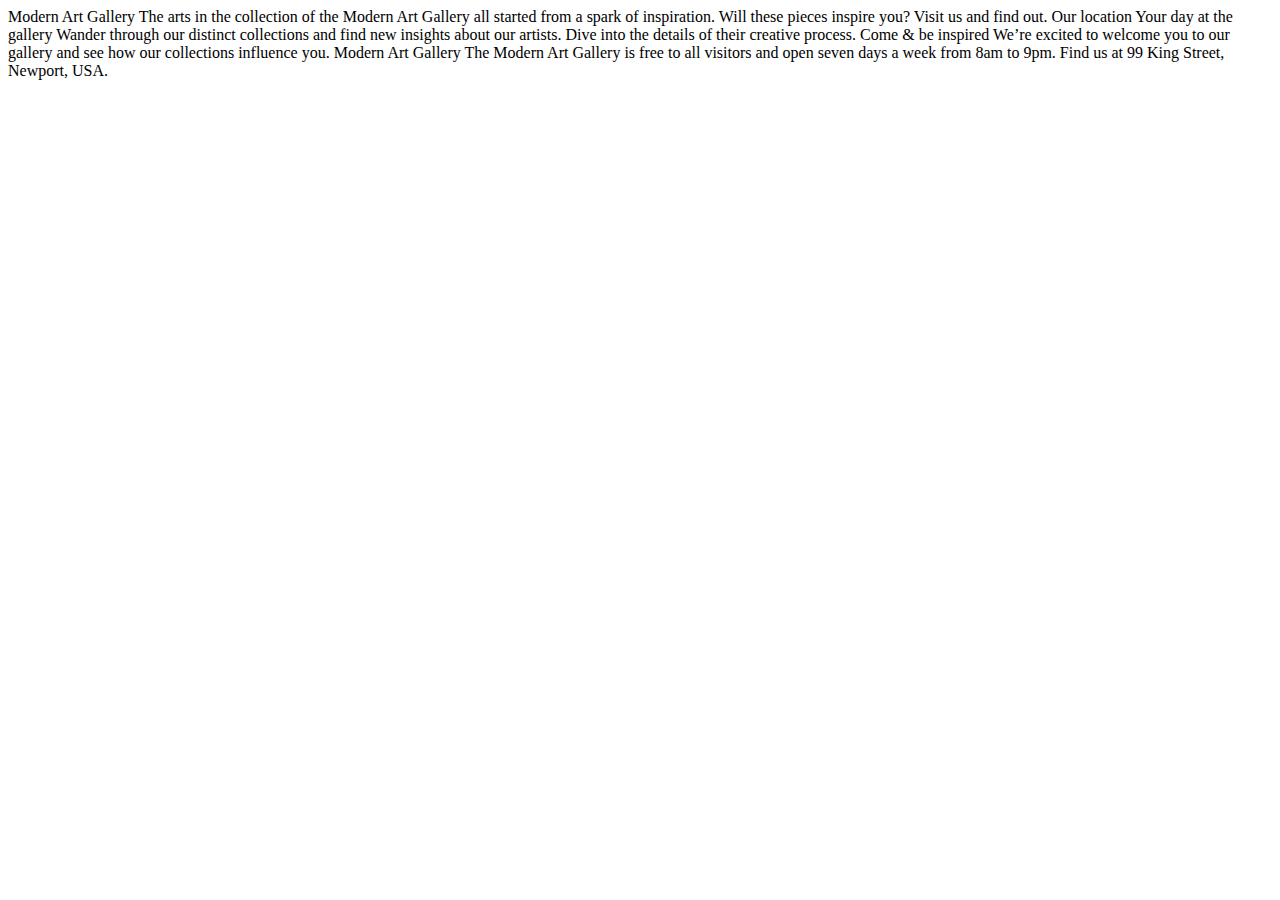
==== index.html @ ac65aa40 "utility-classes ready set-up" ====
<!DOCTYPE html>
<html lang="en">
<head>
  <meta charset="UTF-8">
  <meta name="viewport" content="width=device-width, initial-scale=1.0">

  <link rel="icon" type="image/png" sizes="32x32" href="./assets/favicon-32x32.png">
  
  <title>Frontend Mentor | Art gallery website</title>

  <style>


    /* DESIGN SYSTEM */

    /* FONT-SIZES                 DESKTOP       TABLET          MOBILE

    FS-Body                       22px/300      18px/300        18px/300
    
    FS-Footer                     18px          16px            16px

    FS-Button                     20px/800      20px/800        20px/800

    primary-heading               96px/900      70px/900        60px/900
    
    secondary-heading             70px/900      55px/900        50px/900
    
    third-heading                 60px/900      50px/900        50px/900

    fourth-heading                36px/900      32px/900        32px/900   */



  :root{

    --font-style-heading: 
    
    /* FONT-SIZES GENERAL*/
    --fs-200: 1rem;
    --fs-300: 1.125rem; /*18px*/
    --fs-400: 1.25rem;  /*20px*/
    --fs-500: 1.375rem; /*22px*/
    --fs-600: 2rem;   	/*32px*/
    --fs-650: 2.25rem;  /*36px*/
    --fs-700: 3.125rem; /*50px*/
    --fs-750: 3.4375rem;/*55px*/
    --fs-800: 3.75rem;  /*60px*/
    --fs-900: 4.375rem; /*70px*/
    --fs-1000:6.0rem;   /*96px*/ 

    /* FONT-SIZES FOR MOBILE */
    --fs-body:            var(--fs-300);
    --fs-footer:          var(--fs-200);
    --fs-button:          var(--fs-400);
    --fs-primary-heading:    var(--fs-800);
    --fs-secondary-heading:  var(--fs-700);
    --fs-third-heading:      var(--fs-700);
    --fs-fourth-heading:     var(--fs-600);   

    /* LINE-SPACING GENERAL*/
    --ls-200:   1.625rem;  /*26px*/
    --ls-300:   1.75rem;   /*28px*/
    --ls-400:   2.00rem;   /*32px*/
    --ls-500:   2.25rem;   /*36px*/
    --ls-600:   2.8125rem; /*45px*/  
    --ls-650:   3.125rem;  /*50px*/ 
    --ls-700:   3.4375rem; /*55px*/
    --ls-750:   3.75rem;   /*60px*/
    --ls-800:   4.0625rem; /*65px*/
    --ls-900:   4.375rem;  /*70px*/
    --ls-1000:  5.5rem;    /*88px*/

    /* LINE-SPACING FOR MOBILE */
    --ls-body:            var(--ls-300);
    --ls-footer:          var(--ls-200);
    --ls-primary-heading:     var(--ls-800);
    --ls-secondary-heading:   var(--ls-600);
    --ls-third-heading:       var(--ls-600);
    --ls-fourth-heading:      var(--ls-400);

    /* FONT-WEIGHTS */
    --fw-light:       300;
    --fw-strong:      800;
    --fw-xtr-strong:  900;

    --bg-clr-gold:      #d5966c;  
    --bg-clr-black:     #151515;
    --bg-clr-grey:      #444444;
    --bg-clr-white:     #ffffff;
  }

  @media screen and (min-width:768px){
    :root{
      --fs-primary-heading:    var(--fs-900);
      --fs-secondary-heading:  var(--fs-750);

      --ls-primary-heading:     var(--ls-800);
      --ls-secondary-heading:   var(--ls-650);
    }
  }

  @media screen and (min-width:1440px){
    :root{

      /* FONT-SIZING FOR DESKTOP*/
      --fs-body:            var(--fs-500);
      --fs-footer:          var(--fs-300);
      --fs-button:          var(--fs-400);
      --fs-primary-heading:    var(--fs-1000);
      --fs-secondary-heading:  var(--fs-900);
      --fs-third-heading:      var(--fs-800);
      --fs-fourth-heading:     var(--fs-650);


      /* LINE-SPACING FOR DESKTOP */
      --ls-body:            var(--ls-400);
      --ls-footer:          var(--ls-300);
      --ls-primary-heading:     var(--ls-1000);
      --ls-secondary-heading:   var(--ls-900);
      --ls-third-heading:       var(--ls-750);
      --ls-fourth-heading:      var(--ls-500);
    }
  }

  /* DEFINITION OF UTILITY-CLASSES */

    /* UTILITY-CLASS FONT-SIZES */
  .fs-body{font-size: var(--fs-body);}
  .fs-footer{font-size: var(--fs-footer);}
  .fs-button{font-size: var(--fs-button);}
  .fs-primary-heading{font-size: var(--fs-primary-heading);}
  .fs-secondary-heading{font-size: var(--fs-secondary-heading);}
  .fs-third-heading{font-size: var(--fs-third-heading);}
  .fs-fourth-heading{font-size: var(--fs-fourth-heading);}

    /* UTILITY-CLASSES FONT-WEIGHT */
  .fw-light{font-weight: var(--fw-light);}
  .fw-strong{font-weight: var(--fw-strong);}
  .fw-xtr-strong{font-weight: var(--fw-xtr-strong);}
  
    /* UTILITY-CLASSES LINE-SPACING */
  .ls-body{line-height: var(--ls-body);}
  .ls-footer{line-height: var(--ls-footer);}
  .ls-button{line-height: var(--ls-button);}
  .ls-primary-heading{line-height: var(--ls-primary-heading);}
  .ls-secondary-heading{line-height: var(--ls-secondary-heading);}
  .ls-third-heading{line-height: var(--ls-third-heading);}
  .ls-fourth-heading{line-height: var(--ls-fourth-heading);}



  </style>



</head>

<body>

  Modern Art Gallery

  The arts in the collection of the Modern Art Gallery all started 
  from a spark of inspiration. Will these pieces inspire you? Visit 
  us and find out.

  Our location

  Your day at the gallery

  Wander through our distinct collections and find new insights about 
  our artists. Dive into the details of their creative process.

  Come &amp; be inspired

  We’re excited to welcome you to our gallery and see how our collections 
  influence you.

  Modern Art Gallery

  The Modern Art Gallery is free to all visitors and open seven days a week 
  from 8am to 9pm. Find us at 99 King Street, Newport, USA.
</body>
</html>
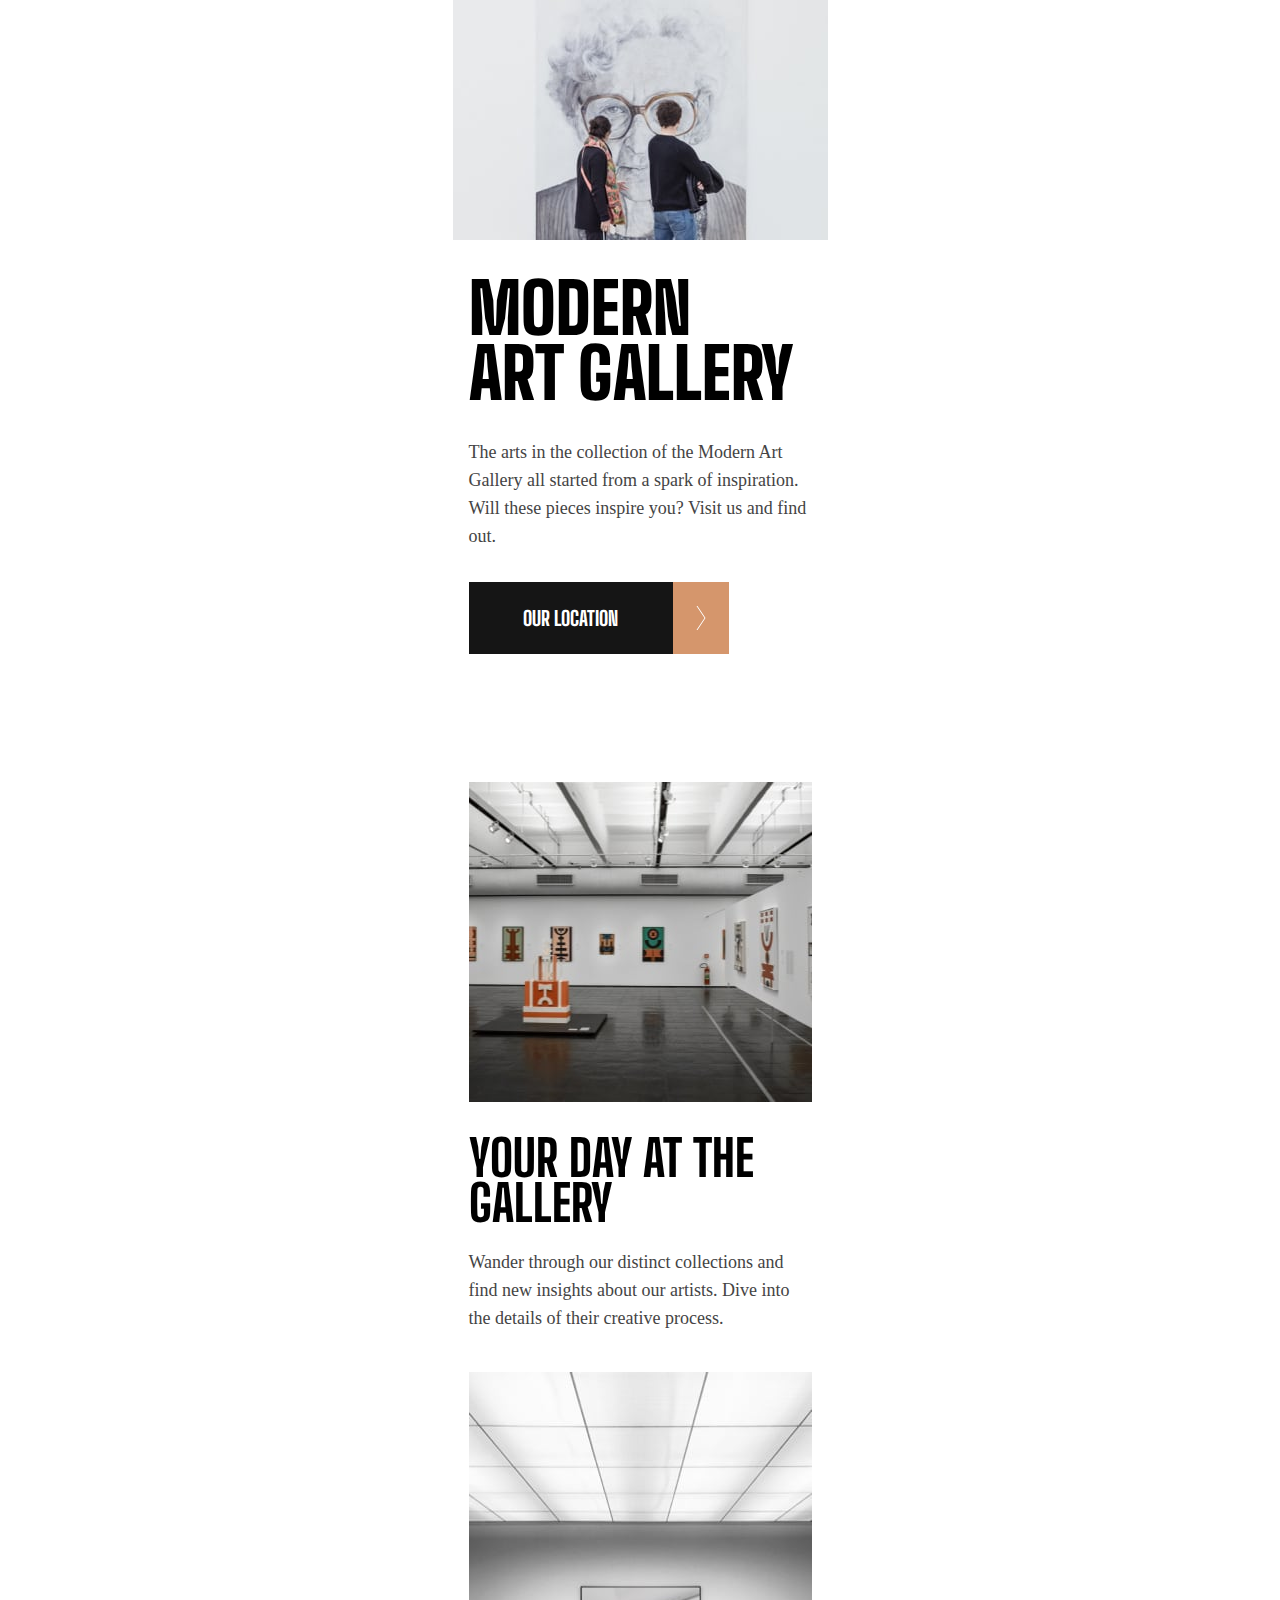
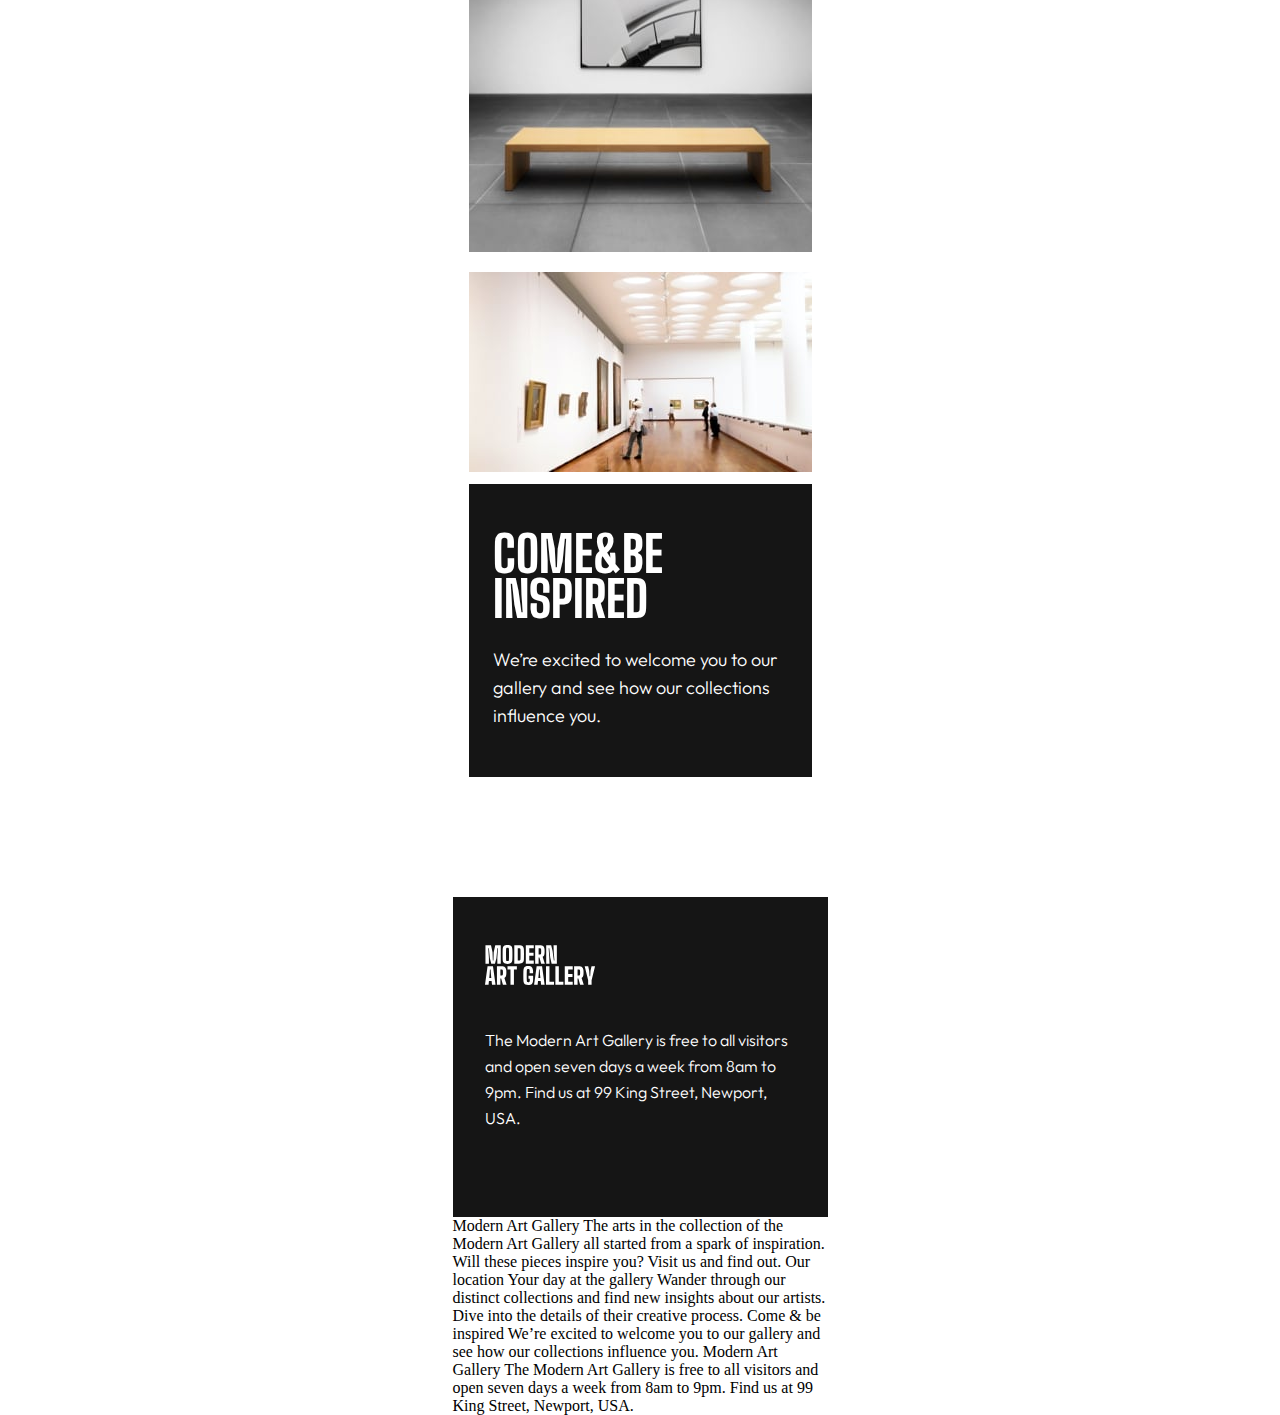
==== commit e9c43395: "Mobile ready" ====
--- a/index.html
+++ b/index.html
@@ -10,7 +10,6 @@
 
   <style>
 
-
     /* DESIGN SYSTEM */
 
     /* FONT-SIZES                 DESKTOP       TABLET          MOBILE
@@ -29,11 +28,12 @@
 
     fourth-heading                36px/900      32px/900        32px/900   */
 
-
+    @import url('https://fonts.googleapis.com/css2?family=Big+Shoulders+Display:wght@300;800;900&family=Outfit:wght@300&display=swap');
 
   :root{
 
-    --font-style-heading: 
+    --ff-headings: 'Big Shoulders Display';
+    --ff-text:    'Outfit';
     
     /* FONT-SIZES GENERAL*/
     --fs-200: 1rem;
@@ -83,10 +83,10 @@
     --fw-strong:      800;
     --fw-xtr-strong:  900;
 
-    --bg-clr-gold:      #d5966c;  
-    --bg-clr-black:     #151515;
-    --bg-clr-grey:      #444444;
-    --bg-clr-white:     #ffffff;
+    --clr-gold:      #d5966c;  
+    --clr-black:     #151515;
+    --clr-grey:      #444444;
+    --clr-white:     #ffffff;
   }
 
   @media screen and (min-width:768px){
@@ -124,6 +124,11 @@
 
   /* DEFINITION OF UTILITY-CLASSES */
 
+    /* UTILITY-CLASS FONT-FAMILY*/
+  .ff-headings{font-family: var(--ff-headings);}
+  .ff-text{font-family: var(--ff-text);}
+  
+
     /* UTILITY-CLASS FONT-SIZES */
   .fs-body{font-size: var(--fs-body);}
   .fs-footer{font-size: var(--fs-footer);}
@@ -147,16 +152,114 @@
   .ls-third-heading{line-height: var(--ls-third-heading);}
   .ls-fourth-heading{line-height: var(--ls-fourth-heading);}
 
-
+  .bg-clr-gold{background-color: var(--clr-gold);}
+  .bg-clr-black{background-color: var(--clr-black);}
+  .f-clr-withe{color: var(--clr-white);}
+  .f-clr-grey{color: var(--clr-grey);}
+
+  * {
+    margin:0px;
+    padding:0px;
+    border:none;
+    text-decoration: none;
+    box-sizing: border-box;
+  }
+
+  body{
+    width:375px;
+    margin:auto;
+  }
+  
+  .hero{margin:16px}
+   h1{margin:32px 0px;}
+  .hero-text{margin:32px 0px}
+
+  a{
+    display: flex;
+    flex-wrap: nowrap;
+    width: 260px;
+  }
+  .button-long-part, .button-short-part{
+    display: flex;
+    align-items: center;
+    justify-content: center;
+    width:204px;
+    height: 72px;
+  }
+
+  .button-short-part{width: 56px;}
+  main{margin:120px 16px}
+  .your-day-heading{margin:22px 0px}
+  .your-day-text{margin:22px 0px 32px}
+
+  [class^="main-img"] {
+    margin:8px 0px;     /* Why aren't these margins collapsing????? */
+  }
+
+  @media screen and (max-width:768px) { /* Line-brake via css-Pseudoelement for Mobile and tablet*/
+    .brake::before{ 
+      content: "\A";
+      white-space: pre;
+    }
+  }
+
+  .be-inspired{
+    height: 293px;
+    padding:48px 24px;
+  }
+  .be-inspired-text{margin:24px 0px}
+  footer{padding:48px 32px}
+  .footer-text{margin:38px 0px}
 
   </style>
 
 
-
 </head>
-
+ 
 <body>
 
+  <header>
+    <img class="hero-img" src="assets/mobile/image-hero.jpg" alt="Kunstwerk mit alter Dame">
+    <div class="hero">
+      <h1 class="ff-headings fs-primary-heading fw-xtr-strong ls-primary-heading">MODERN<br>ART GALLERY</h1>
+      <p class="hero-text fs-body fw-light ls-body f-clr-grey"> The arts in the collection of the Modern Art Gallery all started 
+        from a spark of inspiration. Will these pieces inspire you? Visit 
+        us and find out.</p>
+      <a class="our-location" href="www.google.de">
+          <div class="button-long-part bg-clr-black">
+            <p class="ff-headings fs-button fw-strong f-clr-withe">OUR LOCATION</p>
+          </div>
+          <div class="button-short-part bg-clr-gold">
+            <img class="icon-arrow" src="assets/icon-arrow-right.svg" alt="icon arrow right">
+          </div>
+      </a>
+    </div>
+    </header>
+
+    <main>
+      <img class="main-img-1" src="assets/mobile/image-grid-1.jpg" alt="Bild vom Inneren der Gallerie">
+      <div class="your-day">
+        <h3 class="your-day-heading ff-headings fs-third-heading fw-strong ls-third-heading">YOUR DAY <span class="brake"></span> AT THE GALLERY</h3>
+        <p class="your-day-text fs-body fw-light ls-body f-clr-grey"> Wander through our distinct collections and find new insights about 
+          our artists. Dive into the details of their creative process.</p>
+      </div>
+      <img class="main-img-2" src="assets/mobile/image-grid-2.jpg" alt="Bild vom Inneren der Gallerie">
+      <img class="main-img-3" src="assets/mobile/image-grid-3.jpg" alt="Bild vom Inneren der Gallerie">
+      <div class="be-inspired bg-clr-black">
+        <h3 class="be-inspired-heading ff-headings fs-third-heading fw-strong ls-third-heading f-clr-withe">COME&BE INSPIRED</h3>
+        <p class="be-inspired-text ff-text fs-body fw-light ls-body f-clr-withe"> We’re excited to welcome you to our gallery and see how our collections 
+          influence you.</p>
+      </div> 
+    </main>
+    <footer class="bg-clr-black">
+      <img class="footer-logo" src="assets/logo-light.svg" alt="Logo in withe">
+      <p class="footer-text ff-text fs-footer fw-light ls-footer f-clr-withe">The Modern Art Gallery is free to all visitors and open seven days a week 
+        from 8am to 9pm. Find us at 99 King Street, Newport, USA.</p>
+
+    </footer>
+
+
+  </header>
   Modern Art Gallery
 
   The arts in the collection of the Modern Art Gallery all started 
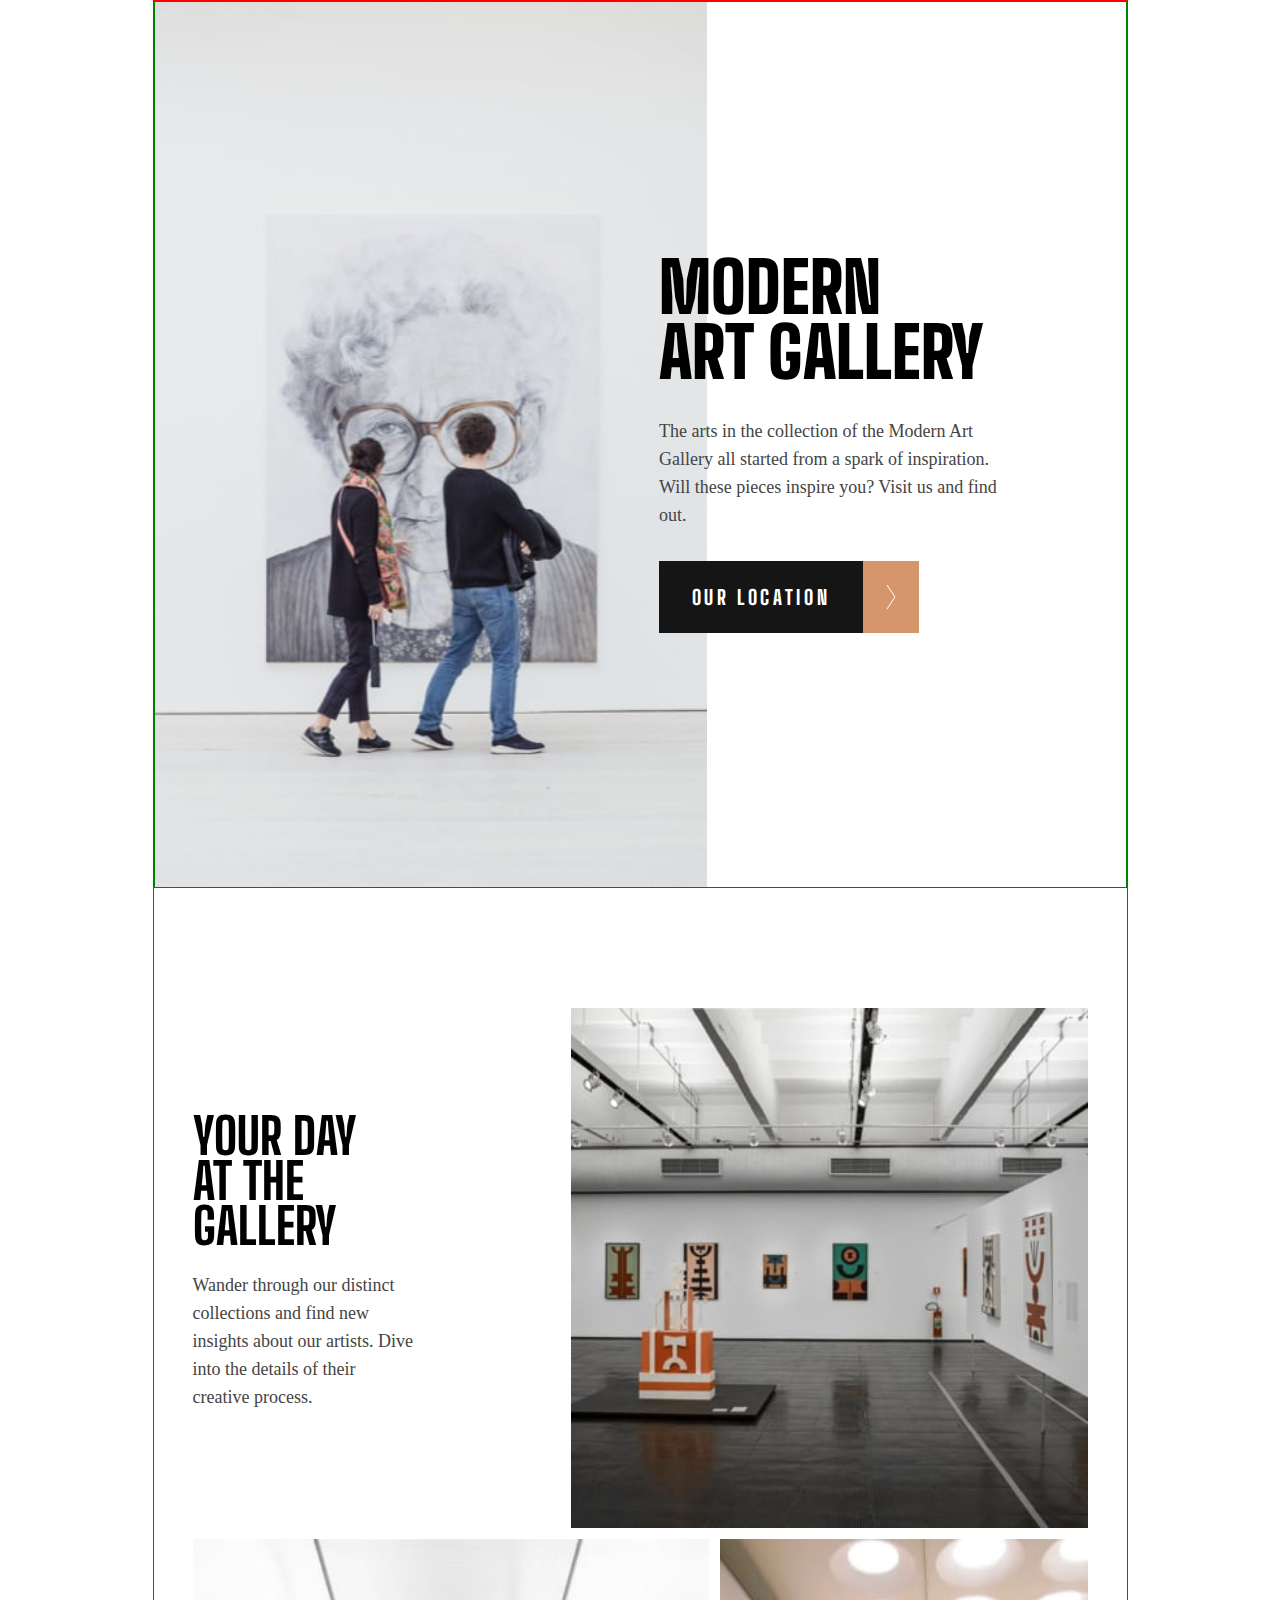
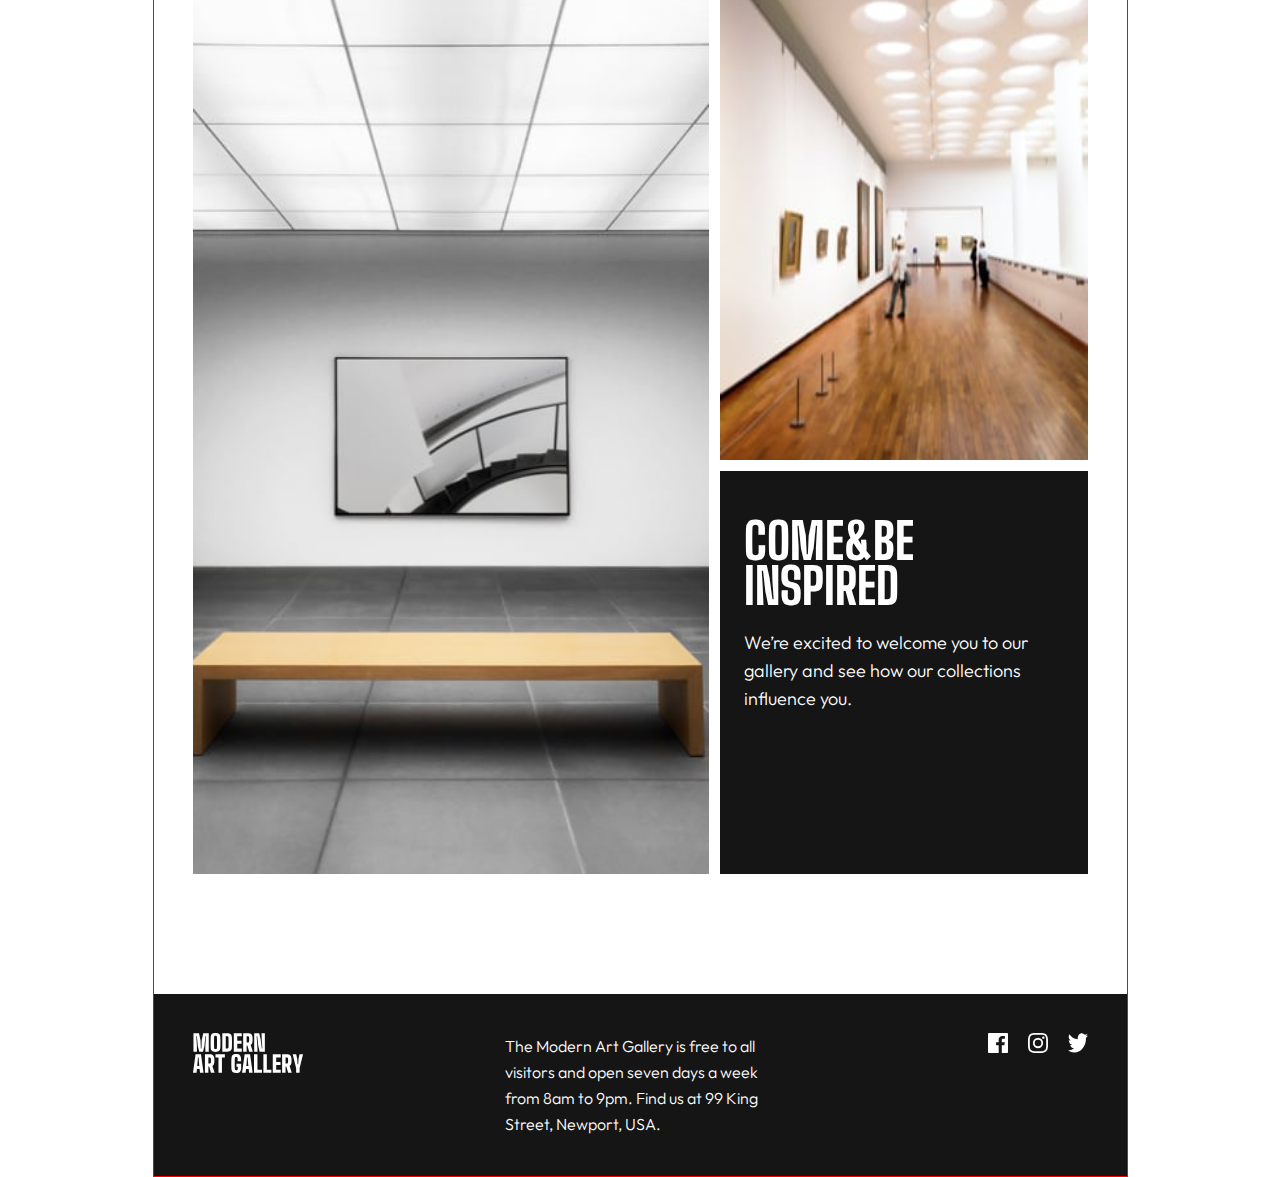
==== commit 8280d5bf: "Mobile and Tablet ready for homepage" ====
--- a/index.html
+++ b/index.html
@@ -5,227 +5,22 @@
   <meta name="viewport" content="width=device-width, initial-scale=1.0">
 
   <link rel="icon" type="image/png" sizes="32x32" href="./assets/favicon-32x32.png">
-  
+  <link rel="stylesheet" href="stylesheet.css">
   <title>Frontend Mentor | Art gallery website</title>
 
-  <style>
-
-    /* DESIGN SYSTEM */
-
-    /* FONT-SIZES                 DESKTOP       TABLET          MOBILE
-
-    FS-Body                       22px/300      18px/300        18px/300
-    
-    FS-Footer                     18px          16px            16px
-
-    FS-Button                     20px/800      20px/800        20px/800
-
-    primary-heading               96px/900      70px/900        60px/900
-    
-    secondary-heading             70px/900      55px/900        50px/900
-    
-    third-heading                 60px/900      50px/900        50px/900
-
-    fourth-heading                36px/900      32px/900        32px/900   */
-
-    @import url('https://fonts.googleapis.com/css2?family=Big+Shoulders+Display:wght@300;800;900&family=Outfit:wght@300&display=swap');
-
-  :root{
-
-    --ff-headings: 'Big Shoulders Display';
-    --ff-text:    'Outfit';
-    
-    /* FONT-SIZES GENERAL*/
-    --fs-200: 1rem;
-    --fs-300: 1.125rem; /*18px*/
-    --fs-400: 1.25rem;  /*20px*/
-    --fs-500: 1.375rem; /*22px*/
-    --fs-600: 2rem;   	/*32px*/
-    --fs-650: 2.25rem;  /*36px*/
-    --fs-700: 3.125rem; /*50px*/
-    --fs-750: 3.4375rem;/*55px*/
-    --fs-800: 3.75rem;  /*60px*/
-    --fs-900: 4.375rem; /*70px*/
-    --fs-1000:6.0rem;   /*96px*/ 
-
-    /* FONT-SIZES FOR MOBILE */
-    --fs-body:            var(--fs-300);
-    --fs-footer:          var(--fs-200);
-    --fs-button:          var(--fs-400);
-    --fs-primary-heading:    var(--fs-800);
-    --fs-secondary-heading:  var(--fs-700);
-    --fs-third-heading:      var(--fs-700);
-    --fs-fourth-heading:     var(--fs-600);   
-
-    /* LINE-SPACING GENERAL*/
-    --ls-200:   1.625rem;  /*26px*/
-    --ls-300:   1.75rem;   /*28px*/
-    --ls-400:   2.00rem;   /*32px*/
-    --ls-500:   2.25rem;   /*36px*/
-    --ls-600:   2.8125rem; /*45px*/  
-    --ls-650:   3.125rem;  /*50px*/ 
-    --ls-700:   3.4375rem; /*55px*/
-    --ls-750:   3.75rem;   /*60px*/
-    --ls-800:   4.0625rem; /*65px*/
-    --ls-900:   4.375rem;  /*70px*/
-    --ls-1000:  5.5rem;    /*88px*/
-
-    /* LINE-SPACING FOR MOBILE */
-    --ls-body:            var(--ls-300);
-    --ls-footer:          var(--ls-200);
-    --ls-primary-heading:     var(--ls-800);
-    --ls-secondary-heading:   var(--ls-600);
-    --ls-third-heading:       var(--ls-600);
-    --ls-fourth-heading:      var(--ls-400);
-
-    /* FONT-WEIGHTS */
-    --fw-light:       300;
-    --fw-strong:      800;
-    --fw-xtr-strong:  900;
-
-    --clr-gold:      #d5966c;  
-    --clr-black:     #151515;
-    --clr-grey:      #444444;
-    --clr-white:     #ffffff;
-  }
-
-  @media screen and (min-width:768px){
-    :root{
-      --fs-primary-heading:    var(--fs-900);
-      --fs-secondary-heading:  var(--fs-750);
-
-      --ls-primary-heading:     var(--ls-800);
-      --ls-secondary-heading:   var(--ls-650);
-    }
-  }
-
-  @media screen and (min-width:1440px){
-    :root{
-
-      /* FONT-SIZING FOR DESKTOP*/
-      --fs-body:            var(--fs-500);
-      --fs-footer:          var(--fs-300);
-      --fs-button:          var(--fs-400);
-      --fs-primary-heading:    var(--fs-1000);
-      --fs-secondary-heading:  var(--fs-900);
-      --fs-third-heading:      var(--fs-800);
-      --fs-fourth-heading:     var(--fs-650);
-
-
-      /* LINE-SPACING FOR DESKTOP */
-      --ls-body:            var(--ls-400);
-      --ls-footer:          var(--ls-300);
-      --ls-primary-heading:     var(--ls-1000);
-      --ls-secondary-heading:   var(--ls-900);
-      --ls-third-heading:       var(--ls-750);
-      --ls-fourth-heading:      var(--ls-500);
-    }
-  }
-
-  /* DEFINITION OF UTILITY-CLASSES */
-
-    /* UTILITY-CLASS FONT-FAMILY*/
-  .ff-headings{font-family: var(--ff-headings);}
-  .ff-text{font-family: var(--ff-text);}
-  
-
-    /* UTILITY-CLASS FONT-SIZES */
-  .fs-body{font-size: var(--fs-body);}
-  .fs-footer{font-size: var(--fs-footer);}
-  .fs-button{font-size: var(--fs-button);}
-  .fs-primary-heading{font-size: var(--fs-primary-heading);}
-  .fs-secondary-heading{font-size: var(--fs-secondary-heading);}
-  .fs-third-heading{font-size: var(--fs-third-heading);}
-  .fs-fourth-heading{font-size: var(--fs-fourth-heading);}
-
-    /* UTILITY-CLASSES FONT-WEIGHT */
-  .fw-light{font-weight: var(--fw-light);}
-  .fw-strong{font-weight: var(--fw-strong);}
-  .fw-xtr-strong{font-weight: var(--fw-xtr-strong);}
-  
-    /* UTILITY-CLASSES LINE-SPACING */
-  .ls-body{line-height: var(--ls-body);}
-  .ls-footer{line-height: var(--ls-footer);}
-  .ls-button{line-height: var(--ls-button);}
-  .ls-primary-heading{line-height: var(--ls-primary-heading);}
-  .ls-secondary-heading{line-height: var(--ls-secondary-heading);}
-  .ls-third-heading{line-height: var(--ls-third-heading);}
-  .ls-fourth-heading{line-height: var(--ls-fourth-heading);}
-
-  .bg-clr-gold{background-color: var(--clr-gold);}
-  .bg-clr-black{background-color: var(--clr-black);}
-  .f-clr-withe{color: var(--clr-white);}
-  .f-clr-grey{color: var(--clr-grey);}
-
-  * {
-    margin:0px;
-    padding:0px;
-    border:none;
-    text-decoration: none;
-    box-sizing: border-box;
-  }
-
-  body{
-    width:375px;
-    margin:auto;
-  }
-  
-  .hero{margin:16px}
-   h1{margin:32px 0px;}
-  .hero-text{margin:32px 0px}
-
-  a{
-    display: flex;
-    flex-wrap: nowrap;
-    width: 260px;
-  }
-  .button-long-part, .button-short-part{
-    display: flex;
-    align-items: center;
-    justify-content: center;
-    width:204px;
-    height: 72px;
-  }
-
-  .button-short-part{width: 56px;}
-  main{margin:120px 16px}
-  .your-day-heading{margin:22px 0px}
-  .your-day-text{margin:22px 0px 32px}
-
-  [class^="main-img"] {
-    margin:8px 0px;     /* Why aren't these margins collapsing????? */
-  }
-
-  @media screen and (max-width:768px) { /* Line-brake via css-Pseudoelement for Mobile and tablet*/
-    .brake::before{ 
-      content: "\A";
-      white-space: pre;
-    }
-  }
-
-  .be-inspired{
-    height: 293px;
-    padding:48px 24px;
-  }
-  .be-inspired-text{margin:24px 0px}
-  footer{padding:48px 32px}
-  .footer-text{margin:38px 0px}
-
-  </style>
-
-
+  <style></style>
 </head>
  
 <body>
 
   <header>
-    <img class="hero-img" src="assets/mobile/image-hero.jpg" alt="Kunstwerk mit alter Dame">
+    <img src="assets/mobile/image-hero.jpg" alt="" class="hero-img">
     <div class="hero">
       <h1 class="ff-headings fs-primary-heading fw-xtr-strong ls-primary-heading">MODERN<br>ART GALLERY</h1>
       <p class="hero-text fs-body fw-light ls-body f-clr-grey"> The arts in the collection of the Modern Art Gallery all started 
         from a spark of inspiration. Will these pieces inspire you? Visit 
         us and find out.</p>
-      <a class="our-location" href="www.google.de">
+      <a class="our-location" href="location.html">
           <div class="button-long-part bg-clr-black">
             <p class="ff-headings fs-button fw-strong f-clr-withe">OUR LOCATION</p>
           </div>
@@ -234,53 +29,35 @@
           </div>
       </a>
     </div>
-    </header>
+  </header>
 
-    <main>
-      <img class="main-img-1" src="assets/mobile/image-grid-1.jpg" alt="Bild vom Inneren der Gallerie">
-      <div class="your-day">
-        <h3 class="your-day-heading ff-headings fs-third-heading fw-strong ls-third-heading">YOUR DAY <span class="brake"></span> AT THE GALLERY</h3>
-        <p class="your-day-text fs-body fw-light ls-body f-clr-grey"> Wander through our distinct collections and find new insights about 
-          our artists. Dive into the details of their creative process.</p>
-      </div>
-      <img class="main-img-2" src="assets/mobile/image-grid-2.jpg" alt="Bild vom Inneren der Gallerie">
-      <img class="main-img-3" src="assets/mobile/image-grid-3.jpg" alt="Bild vom Inneren der Gallerie">
-      <div class="be-inspired bg-clr-black">
-        <h3 class="be-inspired-heading ff-headings fs-third-heading fw-strong ls-third-heading f-clr-withe">COME&BE INSPIRED</h3>
-        <p class="be-inspired-text ff-text fs-body fw-light ls-body f-clr-withe"> We’re excited to welcome you to our gallery and see how our collections 
-          influence you.</p>
-      </div> 
-    </main>
-    <footer class="bg-clr-black">
-      <img class="footer-logo" src="assets/logo-light.svg" alt="Logo in withe">
-      <p class="footer-text ff-text fs-footer fw-light ls-footer f-clr-withe">The Modern Art Gallery is free to all visitors and open seven days a week 
-        from 8am to 9pm. Find us at 99 King Street, Newport, USA.</p>
+  <main>
+    <img class="main-img-1" src="assets/mobile/image-grid-1.jpg" alt="Bild vom Inneren der Gallerie">
+    <div class="your-day">
+      <h3 class="your-day-heading ff-headings fs-third-heading fw-strong ls-third-heading">YOUR DAY <span class="brake"></span> AT THE GALLERY</h3>
+      <p class="your-day-text fs-body fw-light ls-body f-clr-grey"> Wander through our distinct collections and find new insights about 
+        our artists. Dive into the details of their creative process.</p>
+    </div>
+    <img class="main-img-2" src="assets/mobile/image-grid-2.jpg" alt="Bild vom Inneren der Gallerie">
+    <img class="main-img-3" src="assets/mobile/image-grid-3.jpg" alt="Bild vom Inneren der Gallerie">
+    <div class="be-inspired bg-clr-black">
+      <h3 class="be-inspired-heading ff-headings fs-third-heading fw-strong ls-third-heading f-clr-withe">COME&BE INSPIRED</h3>
+      <p class="be-inspired-text ff-text fs-body fw-light ls-body f-clr-withe"> We’re excited to welcome you to our gallery and see how our collections 
+        influence you.</p>
+    </div> 
+  </main>
 
-    </footer>
+  <footer class="bg-clr-black">
+    <img class="footer-logo" src="assets/logo-light.svg" alt="Logo in withe">
+    <p class="footer-text ff-text fs-footer fw-light ls-footer f-clr-withe">The Modern Art Gallery is free to all visitors and open seven days a week 
+      from 8am to 9pm. Find us at 99 King Street, Newport, USA.</p>
+    <div class="social-icons">
+      <img class="scial-icon" src="assets/icon-facebook.svg" alt="icon facebook">
+      <img class="scial-icon" src="assets/icon-instagram.svg" alt="icon instagram">
+      <img class="scial-icon" src="assets/icon-twitter.svg" alt="icon twitter">
+    </div>  
+  </footer>
 
-
-  </header>
-  Modern Art Gallery
-
-  The arts in the collection of the Modern Art Gallery all started 
-  from a spark of inspiration. Will these pieces inspire you? Visit 
-  us and find out.
-
-  Our location
-
-  Your day at the gallery
-
-  Wander through our distinct collections and find new insights about 
-  our artists. Dive into the details of their creative process.
-
-  Come &amp; be inspired
-
-  We’re excited to welcome you to our gallery and see how our collections 
-  influence you.
-
-  Modern Art Gallery
-
-  The Modern Art Gallery is free to all visitors and open seven days a week 
-  from 8am to 9pm. Find us at 99 King Street, Newport, USA.
+ 
 </body>
 </html>--- a/stylesheet.css
+++ b/stylesheet.css
@@ -0,0 +1,272 @@
+ /* DESIGN SYSTEM */
+
+    /* FONT-SIZES                 DESKTOP       TABLET          MOBILE
+
+    FS-Body                       22px/300      18px/300        18px/300
+    
+    FS-Footer                     18px          16px            16px
+
+    FS-Button                     20px/800      20px/800        20px/800
+
+    primary-heading               96px/900      70px/900        60px/900
+    
+    secondary-heading             70px/900      55px/900        50px/900
+    
+    third-heading                 60px/900      50px/900        50px/900
+
+    fourth-heading                36px/900      32px/900        32px/900   */
+
+    @import url('https://fonts.googleapis.com/css2?family=Big+Shoulders+Display:wght@300;800;900&family=Outfit:wght@300&display=swap');
+
+  :root{
+
+    --ff-headings: 'Big Shoulders Display';
+    --ff-text:    'Outfit';
+    
+    /* FONT-SIZES GENERAL*/
+    --fs-200: 1rem;
+    --fs-300: 1.125rem; /*18px*/
+    --fs-400: 1.25rem;  /*20px*/
+    --fs-500: 1.375rem; /*22px*/
+    --fs-600: 2rem;   	/*32px*/
+    --fs-650: 2.25rem;  /*36px*/
+    --fs-700: 3.125rem; /*50px*/
+    --fs-750: 3.4375rem;/*55px*/
+    --fs-800: 3.75rem;  /*60px*/
+    --fs-900: 4.375rem; /*70px*/
+    --fs-1000:6.0rem;   /*96px*/ 
+
+    /* FONT-SIZES FOR MOBILE */
+    --fs-body:            var(--fs-300);
+    --fs-footer:          var(--fs-200);
+    --fs-button:          var(--fs-400);
+    --fs-primary-heading:    var(--fs-800);
+    --fs-secondary-heading:  var(--fs-700);
+    --fs-third-heading:      var(--fs-700);
+    --fs-fourth-heading:     var(--fs-600);   
+
+    /* LINE-SPACING GENERAL*/
+    --ls-200:   1.625rem;  /*26px*/
+    --ls-300:   1.75rem;   /*28px*/
+    --ls-400:   2.00rem;   /*32px*/
+    --ls-500:   2.25rem;   /*36px*/
+    --ls-600:   2.8125rem; /*45px*/  
+    --ls-650:   3.125rem;  /*50px*/ 
+    --ls-700:   3.4375rem; /*55px*/
+    --ls-750:   3.75rem;   /*60px*/
+    --ls-800:   4.0625rem; /*65px*/
+    --ls-900:   4.375rem;  /*70px*/
+    --ls-1000:  5.5rem;    /*88px*/
+
+    /* LINE-SPACING FOR MOBILE */
+    --ls-body:            var(--ls-300);
+    --ls-footer:          var(--ls-200);
+    --ls-primary-heading:     var(--ls-800);
+    --ls-secondary-heading:   var(--ls-600);
+    --ls-third-heading:       var(--ls-600);
+    --ls-fourth-heading:      var(--ls-400);
+
+    /* FONT-WEIGHTS */
+    --fw-light:       300;
+    --fw-strong:      800;
+    --fw-xtr-strong:  900;
+
+    --clr-gold:      #d5966c;  
+    --clr-black:     #151515;
+    --clr-grey:      #444444;
+    --clr-white:     #ffffff;
+  }
+
+  @media screen and (min-width:768px){
+    :root{
+      --fs-primary-heading:    var(--fs-900);
+      --fs-secondary-heading:  var(--fs-750);
+
+      --ls-primary-heading:     var(--ls-800);
+      --ls-secondary-heading:   var(--ls-650);
+    }
+  }
+
+  @media screen and (min-width:1440px){
+    :root{
+
+      /* FONT-SIZING FOR DESKTOP*/
+      --fs-body:            var(--fs-500);
+      --fs-footer:          var(--fs-300);
+      --fs-button:          var(--fs-400);
+      --fs-primary-heading:    var(--fs-1000);
+      --fs-secondary-heading:  var(--fs-900);
+      --fs-third-heading:      var(--fs-800);
+      --fs-fourth-heading:     var(--fs-650);
+
+
+      /* LINE-SPACING FOR DESKTOP */
+      --ls-body:            var(--ls-400);
+      --ls-footer:          var(--ls-300);
+      --ls-primary-heading:     var(--ls-1000);
+      --ls-secondary-heading:   var(--ls-900);
+      --ls-third-heading:       var(--ls-750);
+      --ls-fourth-heading:      var(--ls-500);
+    }
+  }
+
+  /* DEFINITION OF UTILITY-CLASSES */
+
+    /* UTILITY-CLASS FONT-FAMILY*/
+  .ff-headings{font-family: var(--ff-headings);}
+  .ff-text{font-family: var(--ff-text);}
+  
+
+    /* UTILITY-CLASS FONT-SIZES */
+  .fs-body{font-size: var(--fs-body);}
+  .fs-footer{font-size: var(--fs-footer);}
+  .fs-button{font-size: var(--fs-button);}
+  .fs-primary-heading{font-size: var(--fs-primary-heading);}
+  .fs-secondary-heading{font-size: var(--fs-secondary-heading);}
+  .fs-third-heading{font-size: var(--fs-third-heading);}
+  .fs-fourth-heading{font-size: var(--fs-fourth-heading);}
+
+    /* UTILITY-CLASSES FONT-WEIGHT */
+  .fw-light{font-weight: var(--fw-light);}
+  .fw-strong{font-weight: var(--fw-strong);}
+  .fw-xtr-strong{font-weight: var(--fw-xtr-strong);}
+  
+    /* UTILITY-CLASSES LINE-SPACING */
+  .ls-body{line-height: var(--ls-body);}
+  .ls-footer{line-height: var(--ls-footer);}
+  .ls-button{line-height: var(--ls-button);}
+  .ls-primary-heading{line-height: var(--ls-primary-heading);}
+  .ls-secondary-heading{line-height: var(--ls-secondary-heading);}
+  .ls-third-heading{line-height: var(--ls-third-heading);}
+  .ls-fourth-heading{line-height: var(--ls-fourth-heading);}
+
+  .bg-clr-gold{background-color: var(--clr-gold);}
+  .bg-clr-black{background-color: var(--clr-black);}
+  .f-clr-withe{color: var(--clr-white);}
+  .f-clr-grey{color: var(--clr-grey);}
+  .f-clr-gold{color: var(--clr-gold)}
+
+  * {
+    margin:0px;
+    padding:0px;
+    border:none;
+    text-decoration: none;
+    box-sizing: border-box;
+  }
+
+  body{
+    min-width: 250px;
+    max-width:475px;
+    margin:auto;
+    border:1px solid red;
+  }
+
+  .hero{margin:32px 16px}
+  .hero-text{margin:32px 0px}
+  .hero-img{width:100%}
+
+  a{
+    display: flex;
+    flex-wrap: nowrap;
+    max-width: 260px;
+    min-width: 200px;
+  }
+  .button-long-part, .button-short-part{
+    display: flex;
+    align-items: center;
+    justify-content: center;
+    width:78.4615%;
+    height: 72px;
+    letter-spacing: 3.64px;
+  }
+
+  .button-short-part{width: 21.5385%;}
+   main{margin:120px 16px;}
+  .your-day-heading{margin:22px 0px}
+  .your-day-text{margin:22px 0px 32px}
+
+  [class^="main-img"] {
+    margin:8px 0px;     /* Why aren't these margins collapsing????? */
+    width:100%;
+  }
+  /* Line-brake via css-Pseudoelement for mobile and tablet only*/
+  @media screen and (max-width:1440px) { 
+    .brake::before{ 
+      content: "\A";
+      white-space: pre;
+    }
+  }
+
+  .be-inspired{padding:48px 24px 30px;}
+  .be-inspired-text{margin:20px 0px}
+   footer{padding:48px 32px}
+  .footer-text{margin:38px 0px}
+  .social-icons{
+    display: flex;
+    gap:20px;
+  }
+
+  @media screen and (min-width:768px) {
+    body{
+      max-width:975px;
+      margin:auto;
+      border:1px solid red;
+    }
+    header{
+      display:flex;
+      align-items:center;
+      border:1px solid green;
+      gap:0px;
+    }
+    .hero{
+      width:339px; /* fixed width for fixed height */
+      margin-left:-48px; /* overlapping to img */
+    }
+    .hero-img{
+      content: url(assets/tablet/image-hero.jpg);
+      width:56.9%; /* 437px/768px */
+    }
+
+    main{
+      display:grid;
+      grid-template-columns: 1fr 15.53% 1fr;  
+      grid-template-rows:auto auto auto;
+      grid-gap: 11px;
+      margin:120px 39px;
+      align-items: stretch;
+    }
+    .your-day{
+      grid-row: 1; /* out of auto-positioning */
+      align-self: center;
+      width:223px;
+    }
+    .main-img-1{
+      content: url("assets/tablet/image-grid-1.jpg");
+      grid-column:2 / span 2;
+      margin:0px;
+    }
+    .main-img-2{
+      content: url("assets/tablet/image-grid-2.jpg");
+      grid-column:1 / span 2;
+      grid-row:span 2;
+      margin:0px;
+    }
+    .main-img-3{
+      content: url("assets/tablet/image-grid-3.jpg");
+      margin:0px;
+    }
+    .be-inspired{
+      height: 100%;
+    }
+
+    footer{
+      display: flex;
+      justify-content: space-between;
+      align-items:flex-start;
+      padding:39px;
+    }
+    .footer-text{
+      margin:0px;
+      width:281px;
+    }
+  }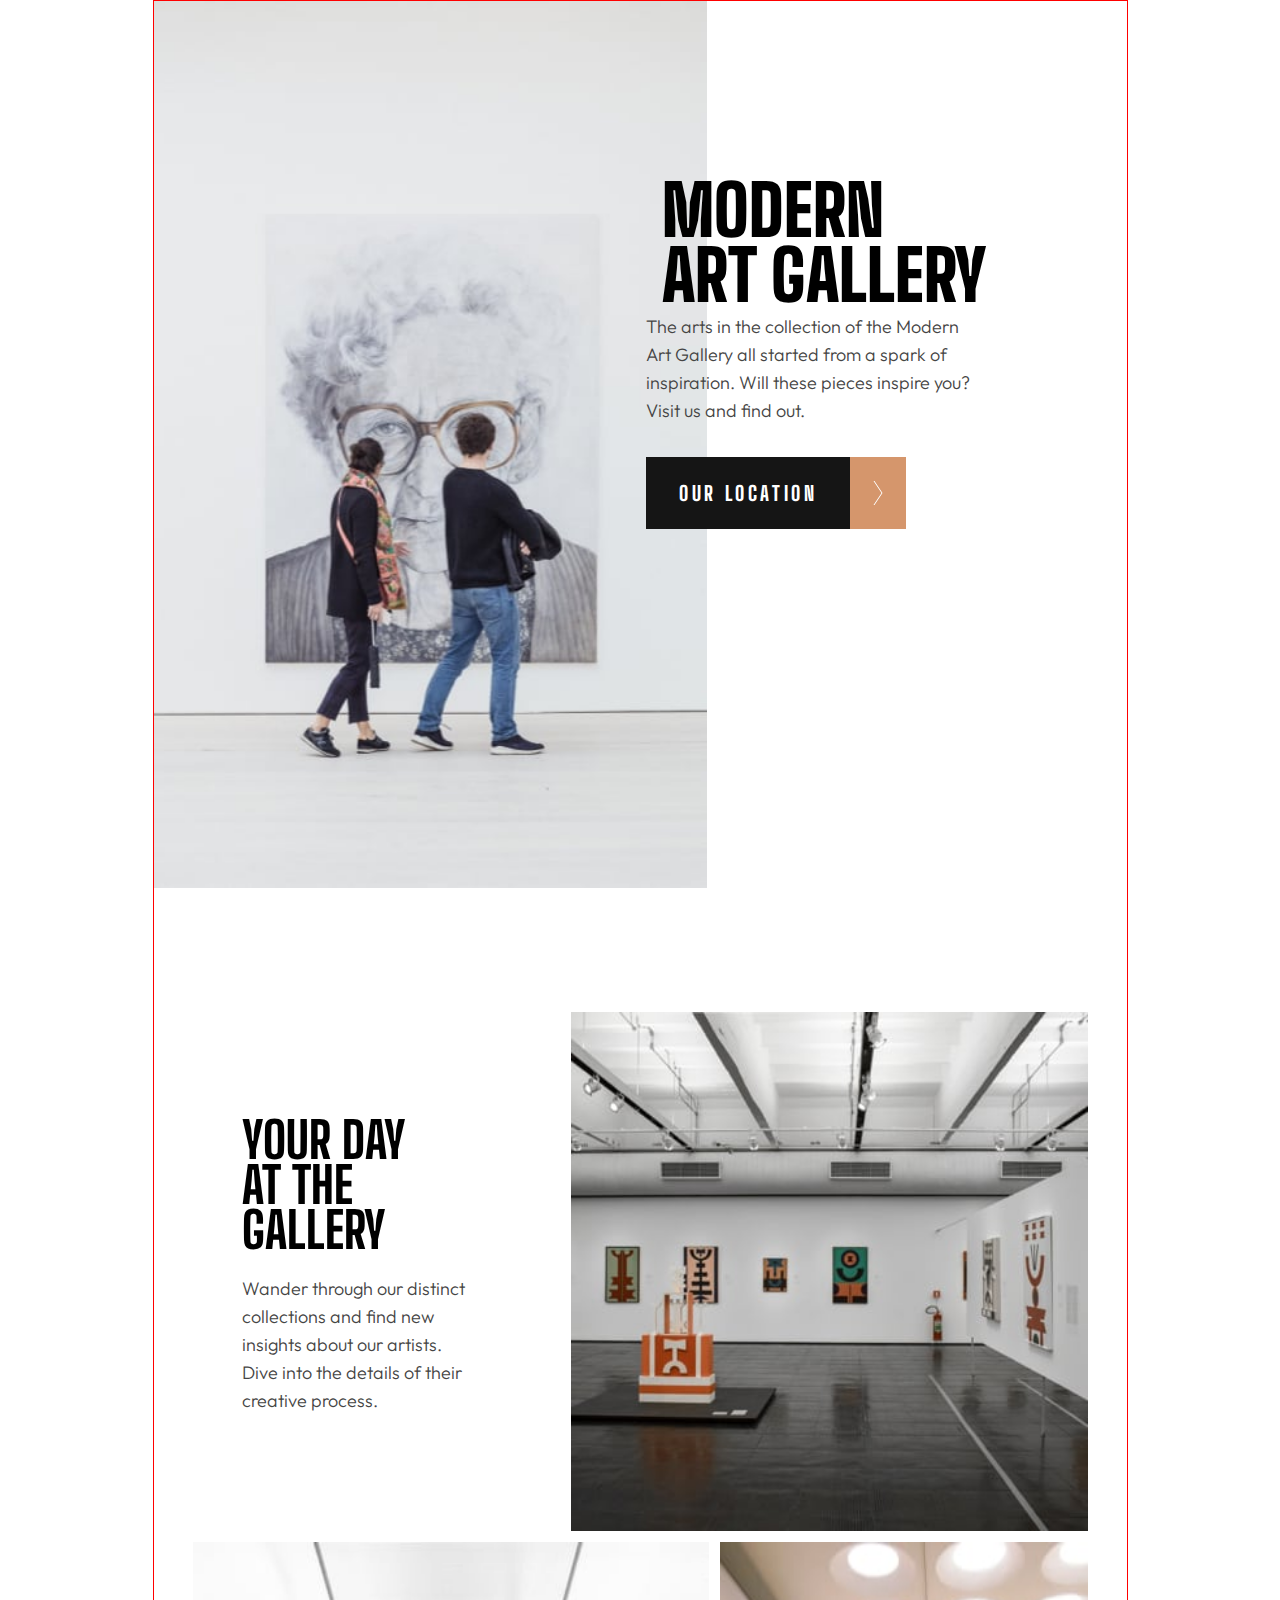
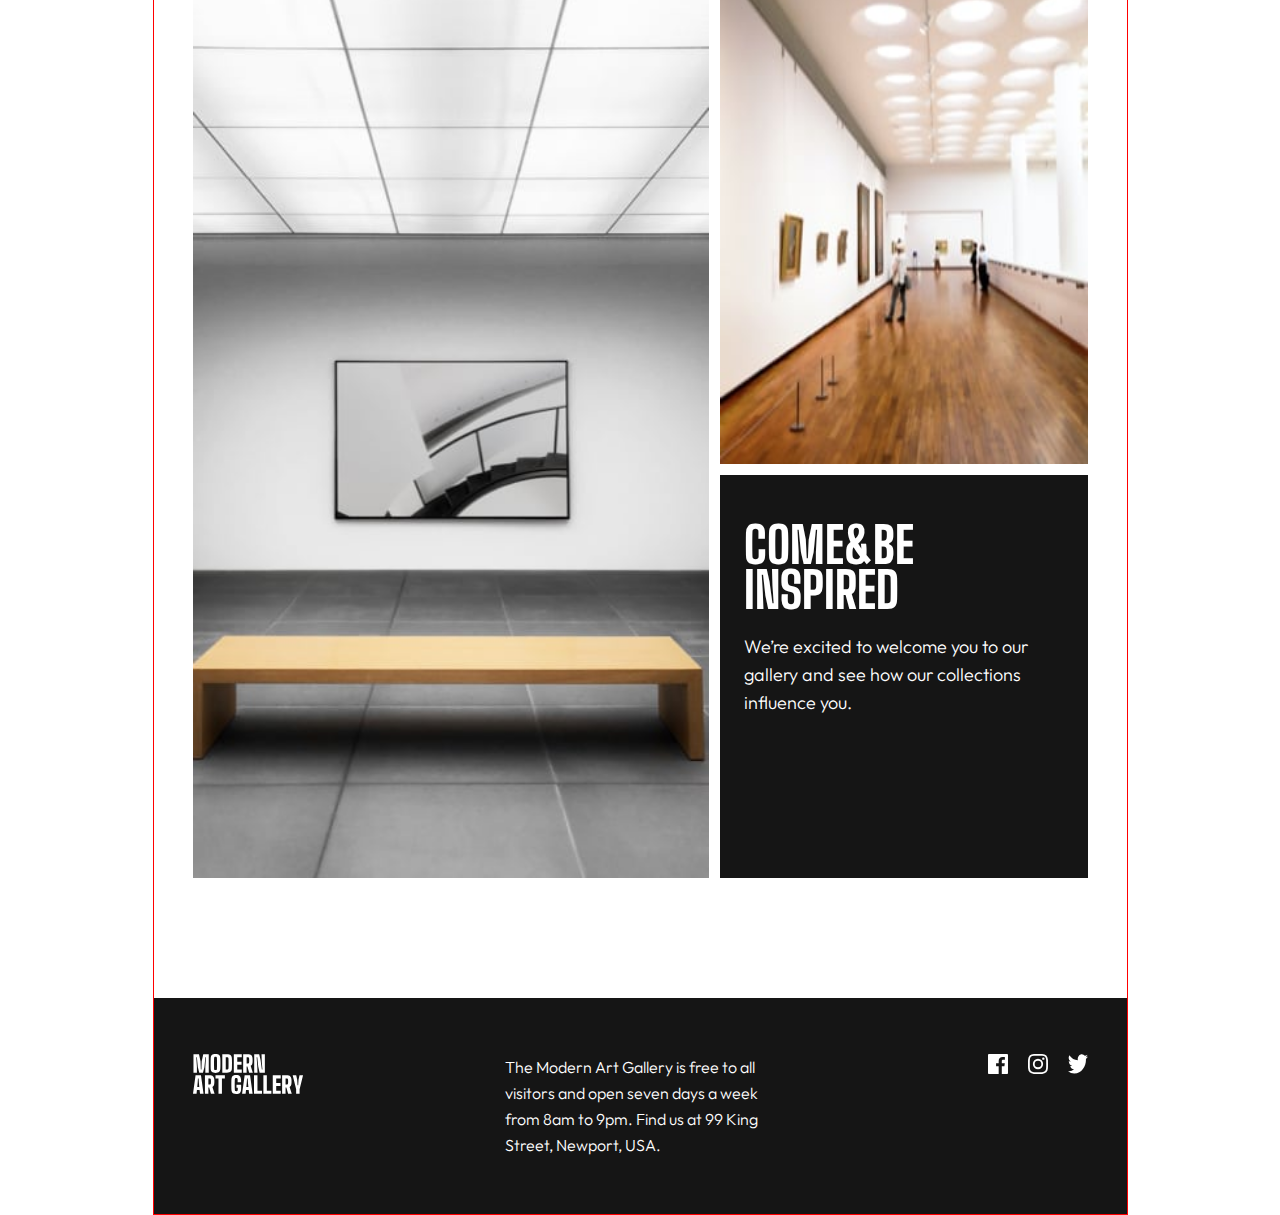
==== commit a174ad5c: "Homepage ready" ====
--- a/index.html
+++ b/index.html
@@ -15,11 +15,11 @@
 
   <header>
     <img src="assets/mobile/image-hero.jpg" alt="" class="hero-img">
+    <h1 class="ff-headings fs-primary-heading fw-xtr-strong ls-primary-heading">MODERN<br>ART GALLERY</h1>
     <div class="hero">
-      <h1 class="ff-headings fs-primary-heading fw-xtr-strong ls-primary-heading">MODERN<br>ART GALLERY</h1>
-      <p class="hero-text fs-body fw-light ls-body f-clr-grey"> The arts in the collection of the Modern Art Gallery all started 
-        from a spark of inspiration. Will these pieces inspire you? Visit 
-        us and find out.</p>
+      <p class="hero-text ff-text fs-body fw-light ls-body f-clr-grey"> The arts in the collection of the Modern Art Gallery all started 
+          from a spark of inspiration. Will these pieces inspire you? Visit 
+          us and find out.</p>
       <a class="our-location" href="location.html">
           <div class="button-long-part bg-clr-black">
             <p class="ff-headings fs-button fw-strong f-clr-withe">OUR LOCATION</p>
@@ -35,7 +35,7 @@
     <img class="main-img-1" src="assets/mobile/image-grid-1.jpg" alt="Bild vom Inneren der Gallerie">
     <div class="your-day">
       <h3 class="your-day-heading ff-headings fs-third-heading fw-strong ls-third-heading">YOUR DAY <span class="brake"></span> AT THE GALLERY</h3>
-      <p class="your-day-text fs-body fw-light ls-body f-clr-grey"> Wander through our distinct collections and find new insights about 
+      <p class="your-day-text ff-text fs-body fw-light ls-body f-clr-grey"> Wander through our distinct collections and find new insights about 
         our artists. Dive into the details of their creative process.</p>
     </div>
     <img class="main-img-2" src="assets/mobile/image-grid-2.jpg" alt="Bild vom Inneren der Gallerie">
--- a/stylesheet.css
+++ b/stylesheet.css
@@ -161,26 +161,21 @@
     border:1px solid red;
   }
 
-  .hero{margin:32px 16px}
+  .hero, h1{margin:32px 16px}
   .hero-text{margin:32px 0px}
   .hero-img{width:100%}
 
-  a{
-    display: flex;
-    flex-wrap: nowrap;
-    max-width: 260px;
-    min-width: 200px;
-  }
+  a{display: flex;}
   .button-long-part, .button-short-part{
     display: flex;
     align-items: center;
     justify-content: center;
-    width:78.4615%;
+    flex-basis:204px;
     height: 72px;
     letter-spacing: 3.64px;
   }
 
-  .button-short-part{width: 21.5385%;}
+  .button-short-part{flex-basis: 56px;}
    main{margin:120px 16px;}
   .your-day-heading{margin:22px 0px}
   .your-day-text{margin:22px 0px 32px}
@@ -190,7 +185,7 @@
     width:100%;
   }
   /* Line-brake via css-Pseudoelement for mobile and tablet only*/
-  @media screen and (max-width:1440px) { 
+  @media screen and (max-width:1400px) { 
     .brake::before{ 
       content: "\A";
       white-space: pre;
@@ -206,27 +201,36 @@
     gap:20px;
   }
 
-  @media screen and (min-width:768px) {
+  @media screen and (min-width:768px) and (max-width:1439px) {
     body{
       max-width:975px;
       margin:auto;
       border:1px solid red;
     }
     header{
-      display:flex;
-      align-items:center;
-      border:1px solid green;
-      gap:0px;
-    }
-    .hero{
-      width:339px; /* fixed width for fixed height */
-      margin-left:-48px; /* overlapping to img */
+      position: relative;
     }
     .hero-img{
       content: url(assets/tablet/image-hero.jpg);
       width:56.9%; /* 437px/768px */
     }
-
+  
+    h1{
+      position: absolute;
+      top:145px;
+      left:50.65%; /* 389px / 768px */
+    }
+    .hero{
+      position:absolute;
+      top:280px;
+      left:50.65%; /* 389px / 768px */
+      margin:0px;
+      width:339px; 
+    }
+    
+  }
+    /* Grid-definition for both, tablet and desktop */
+  @media screen and (min-width:768px) {
     main{
       display:grid;
       grid-template-columns: 1fr 15.53% 1fr;  
@@ -238,6 +242,9 @@
     .your-day{
       grid-row: 1; /* out of auto-positioning */
       align-self: center;
+      justify-self: center;
+      position: relative;
+      right:23px;
       width:223px;
     }
     .main-img-1{
@@ -263,10 +270,70 @@
       display: flex;
       justify-content: space-between;
       align-items:flex-start;
-      padding:39px;
+      padding:56px 39px;
     }
     .footer-text{
       margin:0px;
       width:281px;
     }
+  }
+
+
+  @media screen and (min-width:1440px) {
+
+    body{
+      max-width:1440px;
+      margin:auto;
+      border:1px solid red;
+    }
+
+    header{
+      display: flex;
+      align-items: center;
+      background:linear-gradient(
+        to right,
+        black 0%,
+        black 450px,
+        white 450px,
+        white 100%
+      )
+    }
+    .hero-img{
+      content: url("assets/desktop/image-hero.jpg");
+      position: relative;
+      left:420px;
+      width:540px;
+    }
+    h1{
+      position: relative;
+      right:405px;
+      bottom:120px;
+      color:white;
+      z-index: 2;
+      mix-blend-mode: difference;
+    }
+    .hero{
+      position: relative;
+      right:93px;
+      bottom: 100px;
+      width:350px;
+      z-index: 1; /* to be seen over the image */
+      margin:0px;
+    }
+    .hero-text{margin:64px 0px}
+    
+    main{
+      grid-gap:30px;
+      margin:180px 165px;
+    }
+    .your-day{
+      justify-self: flex-start;
+      right: 0px;
+      width: 330px;
+    }
+    .main-img-1{content: url("assets/desktop/image-grid-1.jpg");}
+    .main-img-2{content: url("assets/desktop/image-grid-2.jpg");}
+    .main-img-3{content: url("assets/desktop/image-grid-3.jpg");}
+    
+    footer{padding:80px 165px} 
   }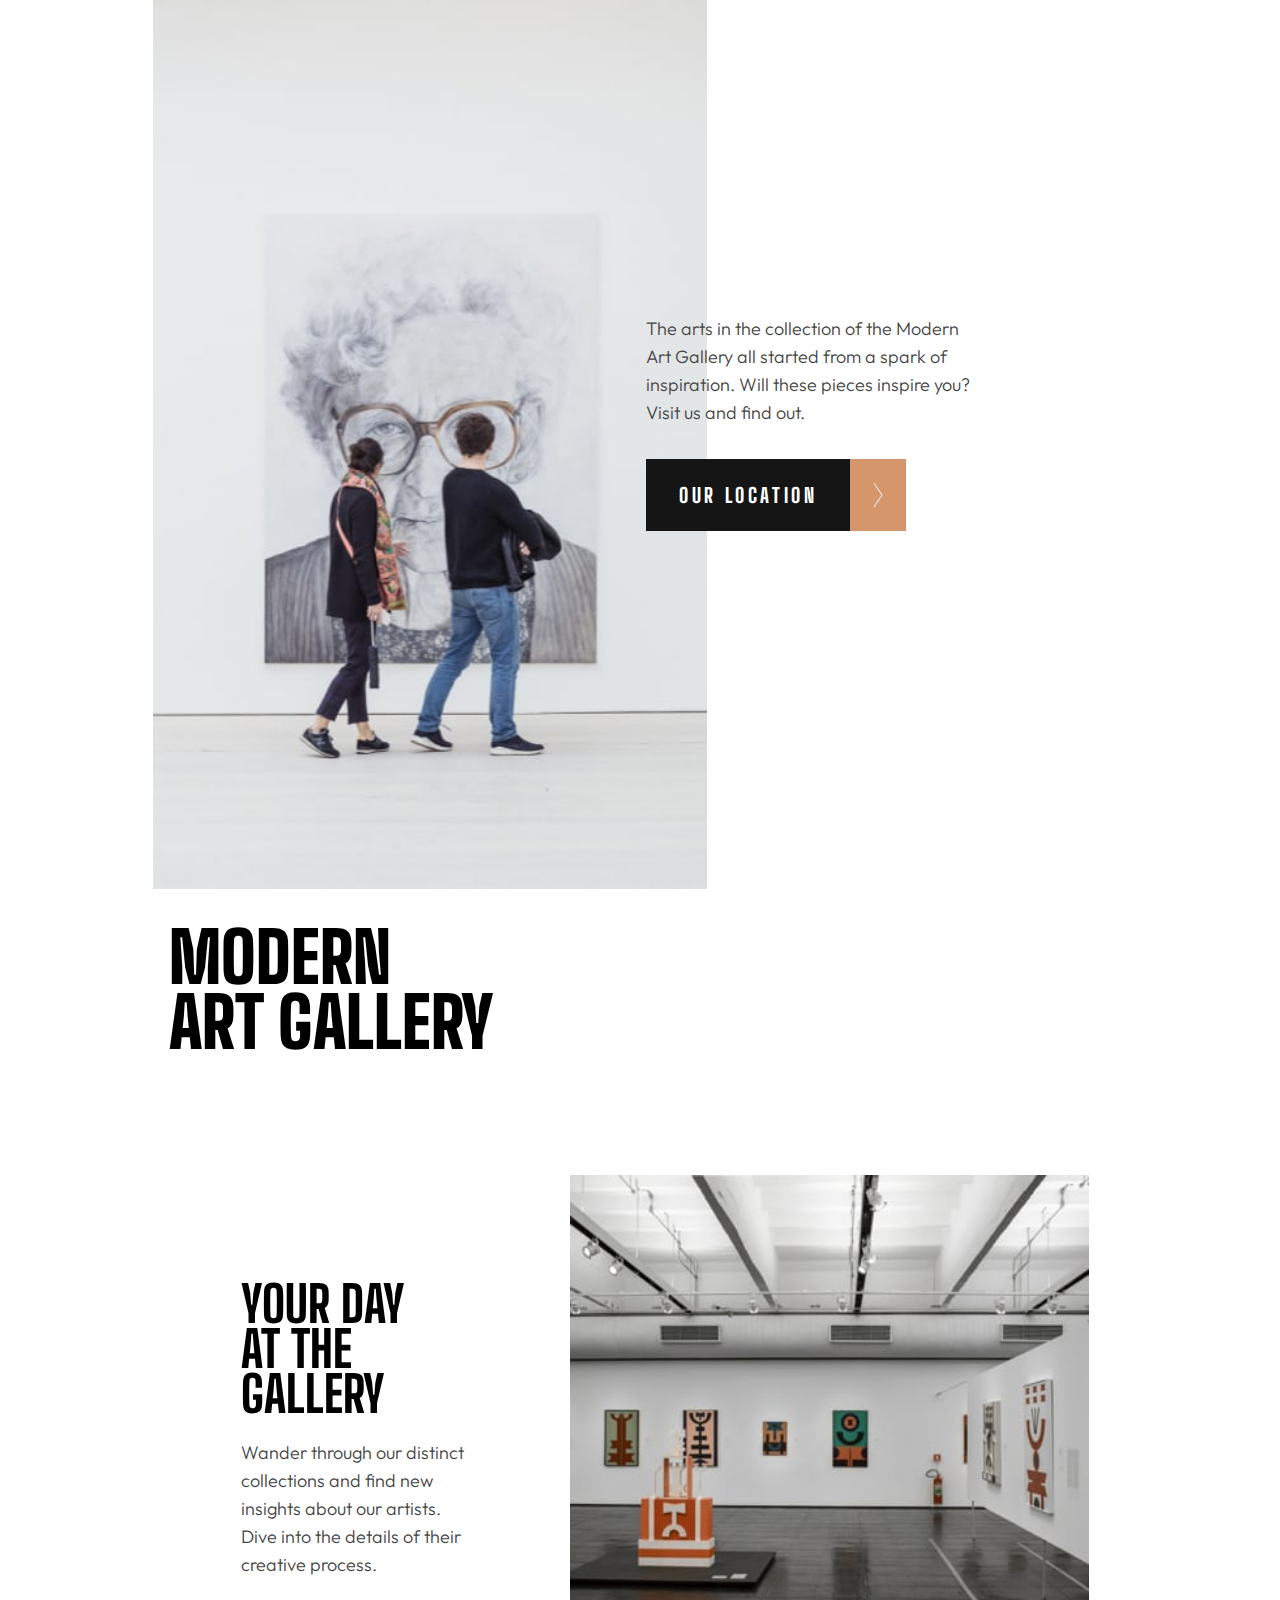
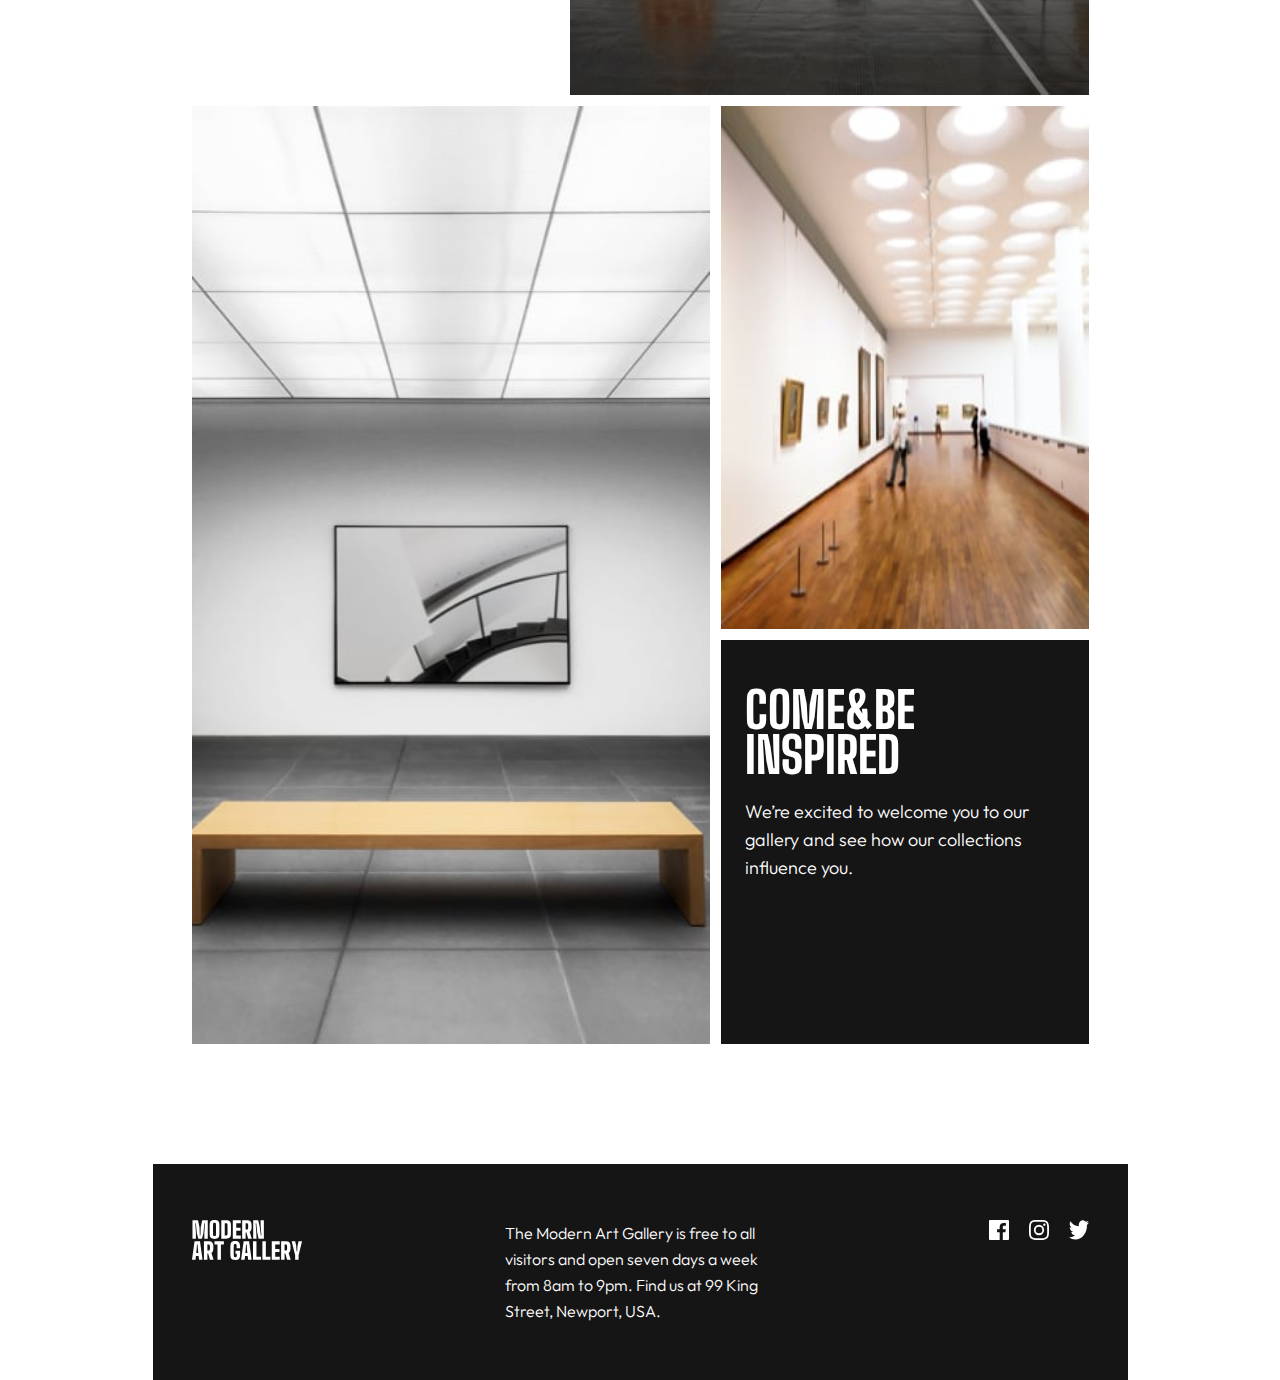
==== commit 4ffbaef4: "Ready for submit" ====
--- a/index.html
+++ b/index.html
@@ -6,6 +6,7 @@
 
   <link rel="icon" type="image/png" sizes="32x32" href="./assets/favicon-32x32.png">
   <link rel="stylesheet" href="stylesheet.css">
+  <link rel="stylesheet" href="stylesheet-index.css">
   <title>Frontend Mentor | Art gallery website</title>
 
   <style></style>
--- a/stylesheet.css
+++ b/stylesheet.css
@@ -21,6 +21,7 @@
   :root{
 
     --ff-headings: 'Big Shoulders Display';
+   
     --ff-text:    'Outfit';
     
     /* FONT-SIZES GENERAL*/
@@ -158,182 +159,5 @@
     min-width: 250px;
     max-width:475px;
     margin:auto;
-    border:1px solid red;
   }
 
-  .hero, h1{margin:32px 16px}
-  .hero-text{margin:32px 0px}
-  .hero-img{width:100%}
-
-  a{display: flex;}
-  .button-long-part, .button-short-part{
-    display: flex;
-    align-items: center;
-    justify-content: center;
-    flex-basis:204px;
-    height: 72px;
-    letter-spacing: 3.64px;
-  }
-
-  .button-short-part{flex-basis: 56px;}
-   main{margin:120px 16px;}
-  .your-day-heading{margin:22px 0px}
-  .your-day-text{margin:22px 0px 32px}
-
-  [class^="main-img"] {
-    margin:8px 0px;     /* Why aren't these margins collapsing????? */
-    width:100%;
-  }
-  /* Line-brake via css-Pseudoelement for mobile and tablet only*/
-  @media screen and (max-width:1400px) { 
-    .brake::before{ 
-      content: "\A";
-      white-space: pre;
-    }
-  }
-
-  .be-inspired{padding:48px 24px 30px;}
-  .be-inspired-text{margin:20px 0px}
-   footer{padding:48px 32px}
-  .footer-text{margin:38px 0px}
-  .social-icons{
-    display: flex;
-    gap:20px;
-  }
-
-  @media screen and (min-width:768px) and (max-width:1439px) {
-    body{
-      max-width:975px;
-      margin:auto;
-      border:1px solid red;
-    }
-    header{
-      position: relative;
-    }
-    .hero-img{
-      content: url(assets/tablet/image-hero.jpg);
-      width:56.9%; /* 437px/768px */
-    }
-  
-    h1{
-      position: absolute;
-      top:145px;
-      left:50.65%; /* 389px / 768px */
-    }
-    .hero{
-      position:absolute;
-      top:280px;
-      left:50.65%; /* 389px / 768px */
-      margin:0px;
-      width:339px; 
-    }
-    
-  }
-    /* Grid-definition for both, tablet and desktop */
-  @media screen and (min-width:768px) {
-    main{
-      display:grid;
-      grid-template-columns: 1fr 15.53% 1fr;  
-      grid-template-rows:auto auto auto;
-      grid-gap: 11px;
-      margin:120px 39px;
-      align-items: stretch;
-    }
-    .your-day{
-      grid-row: 1; /* out of auto-positioning */
-      align-self: center;
-      justify-self: center;
-      position: relative;
-      right:23px;
-      width:223px;
-    }
-    .main-img-1{
-      content: url("assets/tablet/image-grid-1.jpg");
-      grid-column:2 / span 2;
-      margin:0px;
-    }
-    .main-img-2{
-      content: url("assets/tablet/image-grid-2.jpg");
-      grid-column:1 / span 2;
-      grid-row:span 2;
-      margin:0px;
-    }
-    .main-img-3{
-      content: url("assets/tablet/image-grid-3.jpg");
-      margin:0px;
-    }
-    .be-inspired{
-      height: 100%;
-    }
-
-    footer{
-      display: flex;
-      justify-content: space-between;
-      align-items:flex-start;
-      padding:56px 39px;
-    }
-    .footer-text{
-      margin:0px;
-      width:281px;
-    }
-  }
-
-
-  @media screen and (min-width:1440px) {
-
-    body{
-      max-width:1440px;
-      margin:auto;
-      border:1px solid red;
-    }
-
-    header{
-      display: flex;
-      align-items: center;
-      background:linear-gradient(
-        to right,
-        black 0%,
-        black 450px,
-        white 450px,
-        white 100%
-      )
-    }
-    .hero-img{
-      content: url("assets/desktop/image-hero.jpg");
-      position: relative;
-      left:420px;
-      width:540px;
-    }
-    h1{
-      position: relative;
-      right:405px;
-      bottom:120px;
-      color:white;
-      z-index: 2;
-      mix-blend-mode: difference;
-    }
-    .hero{
-      position: relative;
-      right:93px;
-      bottom: 100px;
-      width:350px;
-      z-index: 1; /* to be seen over the image */
-      margin:0px;
-    }
-    .hero-text{margin:64px 0px}
-    
-    main{
-      grid-gap:30px;
-      margin:180px 165px;
-    }
-    .your-day{
-      justify-self: flex-start;
-      right: 0px;
-      width: 330px;
-    }
-    .main-img-1{content: url("assets/desktop/image-grid-1.jpg");}
-    .main-img-2{content: url("assets/desktop/image-grid-2.jpg");}
-    .main-img-3{content: url("assets/desktop/image-grid-3.jpg");}
-    
-    footer{padding:80px 165px} 
-  }--- a/stylesheet-index.css
+++ b/stylesheet-index.css
@@ -0,0 +1,183 @@
+ 
+ 
+ .hero{margin:32px 16px}
+  h1 {margin:32px 16px}
+  .hero-text{margin:32px 0px}
+  .hero-img{width:100%}
+
+  a{display: flex;}
+  .button-long-part, 
+  .button-short-part{
+    display: flex;
+    align-items: center;
+    justify-content: center;
+    flex-basis:204px;
+    height: 72px;
+    letter-spacing: 3.64px;
+  }
+
+  .button-short-part{flex-basis: 56px;}
+   main{margin:120px 16px;}
+  .your-day-heading{margin:22px 0px}
+  .your-day-text{margin:22px 0px 32px}
+
+  [class^="main-img"] {
+    margin:8px 0px;     /* Why aren't these margins collapsing????? */
+    width:100%;
+  }
+  /* Line-brake via css-Pseudoelement for mobile and tablet only*/
+  @media screen and (max-width:1400px) { 
+    .brake::before{ 
+      content: "\A";
+      white-space: pre;
+    }
+  }
+
+  .be-inspired{padding:48px 24px 30px;}
+  .be-inspired-text{margin:20px 0px}
+   footer{padding:48px 32px}
+  .footer-text{margin:38px 0px}
+  .social-icons{
+    display: flex;
+    gap:20px;
+  }
+    /* Positioning exklusively for tablet */
+  @media screen and (min-width:768px) and (max-width:1439px) {
+    body{
+      max-width:975px;
+      margin:auto;
+     
+    }
+    header{
+      position: relative;
+    }
+    .hero-img{
+      content: url(assets/tablet/image-hero.jpg);
+      width:56.9%; /* 437px/768px */
+    }
+  
+    h1.headline{
+      position: absolute;
+      top:105px;
+      left:50.65%; /* 389px / 768px */
+      margin:32px 0px
+    }
+    .hero{
+      position:absolute;
+      top:283px;
+      left:50.65%; /* 389px / 768px */
+      margin:0px;
+      width:339px; 
+    }
+    
+  }
+    /* Grid-definition for both, tablet and desktop */
+  @media screen and (min-width:768px) {
+    main{
+      display:grid;
+      grid-template-columns: 1fr 15.53% 1fr;  
+      grid-template-rows:auto auto auto;
+      grid-gap: 11px;
+      margin:120px 39px;
+      align-items: stretch;
+    }
+    .your-day{
+      grid-row: 1; /* out of auto-positioning */
+      align-self: center;
+      justify-self: center;
+      position: relative;
+      right:23px;
+      width:223px;
+    }
+    .main-img-1{
+      content: url("assets/tablet/image-grid-1.jpg");
+      grid-column:2 / span 2;
+      margin:0px;
+    }
+    .main-img-2{
+      content: url("assets/tablet/image-grid-2.jpg");
+      grid-column:1 / span 2;
+      grid-row:span 2;
+      margin:0px;
+    }
+    .main-img-3{
+      content: url("assets/tablet/image-grid-3.jpg");
+      margin:0px;
+    }
+    .be-inspired{
+      height: 100%;
+    }
+
+    footer{
+      display: flex;
+      justify-content: space-between;
+      align-items:flex-start;
+      padding:56px 39px;
+    }
+    .footer-text{
+      margin:0px;
+      width:281px;
+    }
+  }
+
+
+  @media screen and (min-width:1440px) {
+
+    body{
+      max-width:1440px;
+      margin:auto;
+
+    }
+
+    header{
+      display: flex;
+      align-items: center;
+      background:linear-gradient(
+        to right,
+        black 0%,
+        black 450px,
+        white 450px,
+        white 100%
+      )
+    }
+    .hero-img{
+      content: url("assets/desktop/image-hero.jpg");
+      position: relative;
+      left:420px;
+      width:540px;
+    }
+    h1{
+      position: relative;
+      right:405px;
+      bottom:120px;
+      color:white;
+      z-index: 2;
+      mix-blend-mode: difference;
+    }
+    .hero{
+      position: relative;
+      right:93px;
+      bottom: 100px;
+      width:350px;
+      z-index: 1; /* to be seen over the image */
+      margin:0px;
+    }
+    .hero-text{margin:64px 0px}
+    
+    main{
+      grid-gap:30px;
+      margin:180px 165px;
+    }
+    .your-day{
+      justify-self: flex-start;
+      right: 0px;
+      width: 330px;
+    }
+    .main-img-1{content: url("assets/desktop/image-grid-1.jpg");}
+    .main-img-2{content: url("assets/desktop/image-grid-2.jpg");}
+    .main-img-3{content: url("assets/desktop/image-grid-3.jpg");}
+    
+    footer{padding:80px 165px} 
+  } 
+  
+  